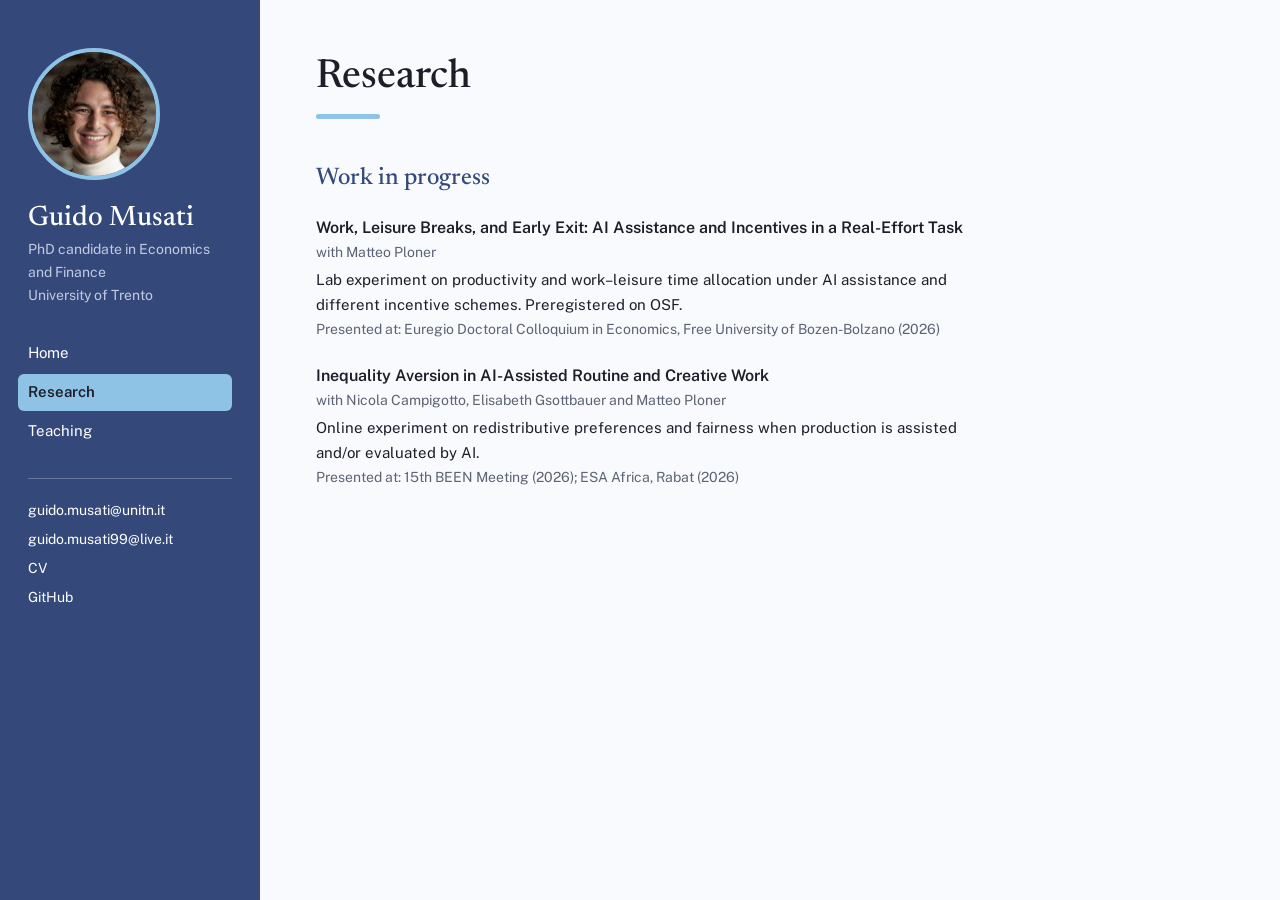
==== research.html @ aa1d8494 "Add files via upload" ====
<!DOCTYPE html>
<html lang="en">
<head>
<meta charset="utf-8">
<meta name="viewport" content="width=device-width, initial-scale=1">
<title>Research – Guido Musati</title>
<link rel="preconnect" href="https://fonts.googleapis.com">
<link rel="stylesheet" href="https://fonts.googleapis.com/css2?family=Newsreader:opsz,wght@6..72,500&family=Public+Sans:wght@400;600&display=swap">
<link rel="stylesheet" href="style.css">
</head>
<body>

<!-- ===== SIDEBAR (same on every page) ===== -->
<nav class="sidebar">
  <img class="photo" src="photo.jpg" alt="Guido Musati"
       onerror="this.style.display='none'; this.nextElementSibling.style.display='flex';">
  <div class="photo-fallback">GM</div>
  <div class="name">Guido Musati</div>
  <div class="role">PhD candidate in Economics and Finance<br>University of Trento</div>
  <div class="nav">
    <a href="index.html">Home</a>
    <a href="research.html" class="current">Research</a>
    <a href="teaching.html">Teaching</a>
  </div>
  <div class="links">
    <a href="mailto:guido.musati@unitn.it">guido.musati@unitn.it</a>
    <a href="mailto:guido.musati99@live.it">guido.musati99@live.it</a>
    <a href="cv.pdf">CV</a>
    <a href="https://github.com/Guidomusati">GitHub</a>
  </div>
</nav>

<!-- ===== CONTENT ===== -->
<main>
  <h1>Research</h1>

  <h2>Work in progress</h2>

  <div class="paper">
    <div class="title">Work, Leisure Breaks, and Early Exit: AI Assistance and Incentives in a Real-Effort Task</div>
    <div class="meta">with Matteo Ploner</div>
    <div class="desc">Lab experiment on productivity and work–leisure time allocation under AI assistance and different incentive schemes. Preregistered on OSF.</div>
    <div class="meta">Presented at: Euregio Doctoral Colloquium in Economics, Free University of Bozen-Bolzano (2026)</div>
  </div>

  <div class="paper">
    <div class="title">Inequality Aversion in AI-Assisted Routine and Creative Work</div>
    <div class="meta">with Nicola Campigotto, Elisabeth Gsottbauer and Matteo Ploner</div>
    <div class="desc">Online experiment on redistributive preferences and fairness when production is assisted and/or evaluated by AI.</div>
    <div class="meta">Presented at: 15th BEEN Meeting (2026); ESA Africa, Rabat (2026)</div>
  </div>

</main>

</body>
</html>
---- style.css ----
/* Guido Musati — personal site. Clean academic look, one shared stylesheet. */
:root {
  --bg: #f8fafd;
  --side-bg: #34497a;
  --side-text: #ffffff;
  --side-muted: #c3cbe0;
  --side-line: rgba(255,255,255,.25);
  --hot: #8ec3e6;
  --hot-text: #3b7bb0;
  --text: #1c1f2a;
  --muted: #5d6275;
  --line: #dfe5ee;
  --accent: #34497a;
  --accent-soft: #e8ebf3;

  --serif: "Newsreader", Georgia, "Times New Roman", serif;
  --sans: "Public Sans", "Helvetica Neue", Arial, sans-serif;
}
@media (prefers-color-scheme: dark) {
  :root {
    --bg: #12141c;
    --side-bg: #27365c;
    --side-text: #ffffff;
    --side-muted: #b4bdd6;
    --side-line: rgba(255,255,255,.2);
    --hot: #6fa8d6;
    --hot-text: #8ec3e6;
    --text: #ebeaf2;
    --muted: #a0a4b8;
    --line: #2a2e3d;
    --accent: #a3b2da;
    --accent-soft: #232845;
    color-scheme: dark;
  }
}

* { box-sizing: border-box; }
html, body { margin: 0; }

body {
  display: flex;
  min-height: 100vh;
  background: var(--bg);
  color: var(--text);
  font-family: var(--sans);
  font-size: 16px;
  line-height: 1.65;
}

/* ---------- Sidebar ---------- */
.sidebar {
  width: 260px;
  flex-shrink: 0;
  background: var(--side-bg);
  color: var(--side-text);
  padding: 48px 28px;
  position: sticky;
  top: 0;
  height: 100vh;
}

.photo, .photo-fallback {
  width: 132px;
  height: 132px;
  border-radius: 50%;
  object-fit: cover;
  display: block;
  border: 4px solid var(--hot);
}
.photo-fallback {
  display: none;
  align-items: center;
  justify-content: center;
  background: rgba(255,255,255,.15);
  color: var(--side-text);
  font-family: var(--serif);
  font-size: 44px;
}

.name {
  font-family: var(--serif);
  font-size: 28px;
  font-weight: 500;
  line-height: 1.15;
  margin: 22px 0 4px;
}
.role {
  font-size: 14px;
  color: var(--side-muted);
  margin-bottom: 28px;
}

.nav { display: flex; flex-direction: column; gap: 2px; }
.nav a {
  color: var(--side-text);
  text-decoration: none;
  font-size: 15px;
  padding: 6px 10px;
  margin-left: -10px;
  border-radius: 6px;
}
.nav a:hover { background: rgba(255,255,255,.14); }
.nav a.current { color: #1c1f2a; font-weight: 600; background: var(--hot); }

.links {
  margin-top: 28px;
  padding-top: 20px;
  border-top: 1px solid var(--side-line);
  font-size: 14px;
  display: flex;
  flex-direction: column;
  gap: 6px;
}
.links span { color: var(--side-muted); }
.links a { color: var(--side-text); text-decoration: none; }
.links a:hover { color: var(--hot); }

/* ---------- Main ---------- */
main {
  flex: 1;
  min-width: 0;
  padding: 56px 56px 64px;
  max-width: 760px;
}

h1 {
  font-family: var(--serif);
  font-weight: 500;
  font-size: 40px;
  line-height: 1.1;
  margin: 0 0 28px;
}
h1::after {
  content: "";
  display: block;
  width: 64px;
  height: 5px;
  margin-top: 14px;
  border-radius: 3px;
  background: var(--hot);
}
h2 {
  font-family: var(--serif);
  font-weight: 500;
  font-size: 24px;
  color: var(--accent);
  margin: 40px 0 16px;
}
p { margin: 0 0 16px; }

a { color: var(--accent); text-underline-offset: 3px; text-decoration-color: var(--hot); }
a:hover { color: var(--hot-text); }
a:focus-visible { outline: 2px solid var(--accent); outline-offset: 2px; }

.news { margin-top: 36px; }
.news ul { list-style: none; margin: 0; padding: 0; border-top: 1px solid var(--line); }
.news li {
  display: flex;
  gap: 20px;
  padding: 10px 0;
  border-bottom: 1px solid var(--line);
}
.news .date {
  flex-shrink: 0;
  width: 110px;
  color: var(--hot-text);
  font-weight: 600;
  font-size: 14px;
  font-variant-numeric: tabular-nums;
  padding-top: 1px;
}

.paper { margin: 0 0 22px; }
.paper .title { font-weight: 600; }
.paper .meta { font-size: 14px; color: var(--muted); }

/* ---------- Phone ---------- */
@media (max-width: 720px) {
  body { flex-direction: column; }
  .sidebar {
    position: static;
    height: auto;
    width: 100%;
    border-right: none;
    padding: 28px 20px;
  }
  .photo, .photo-fallback { width: 96px; height: 96px; }
  .nav { flex-direction: row; gap: 8px; }
  .nav a { margin-left: 0; }
  .links { flex-direction: row; flex-wrap: wrap; gap: 4px 16px; }
  main { padding: 32px 20px 48px; }
  h1 { font-size: 32px; }
  .news li { flex-direction: column; gap: 0; }
}

/* ---------- Teaching ---------- */
.intro { color: var(--muted); font-size: 15px; margin-bottom: 22px; }
.paper .desc { font-size: 15px; margin-top: 4px; }
.lang {
  display: inline-block;
  margin-left: 6px;
  padding: 1px 8px;
  border-radius: 10px;
  background: var(--accent-soft);
  color: var(--accent);
  font-size: 12px;
  font-weight: 600;
  vertical-align: 2px;
}
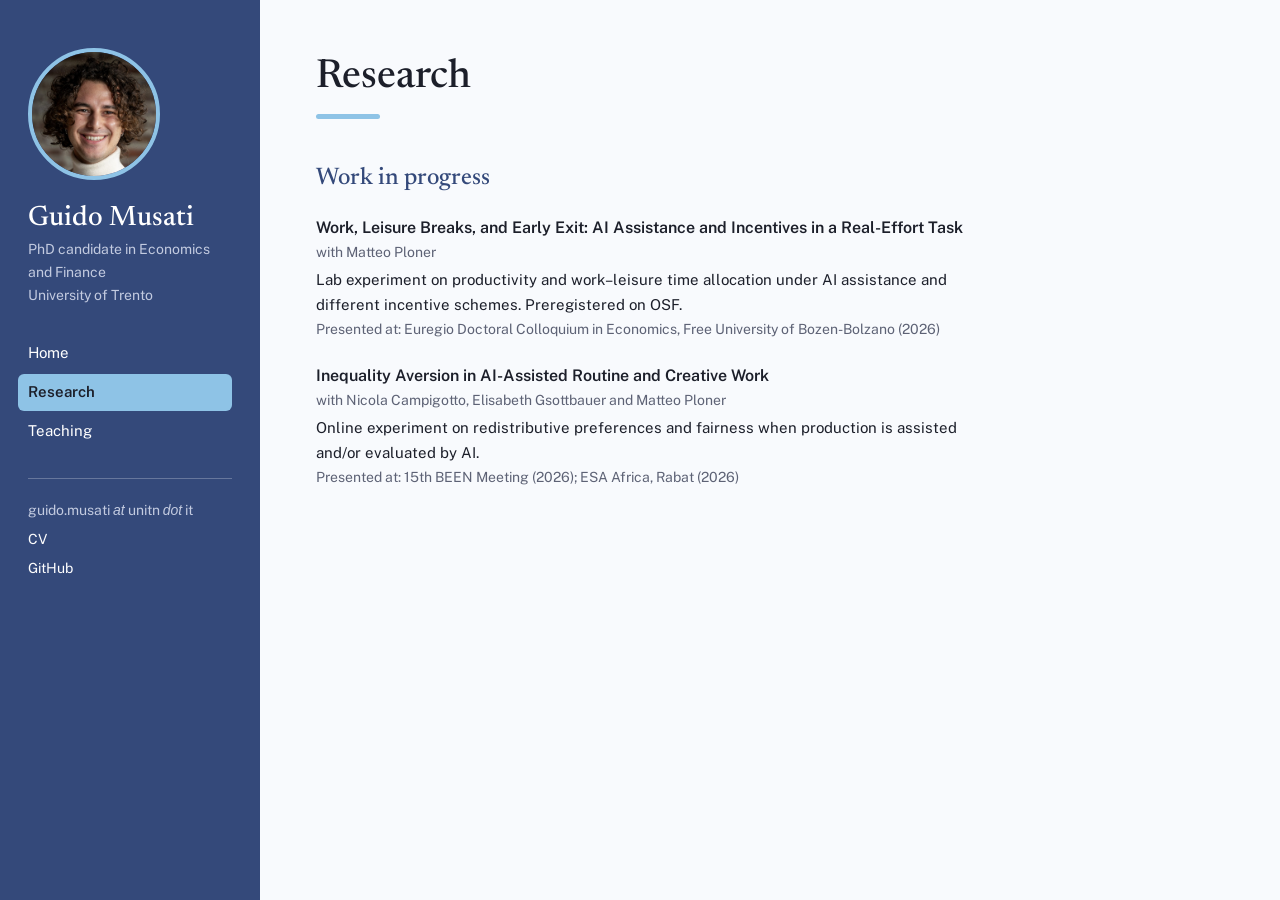
==== commit 3040998b: "Aggiorna email e descrizioni" ====
--- a/research.html
+++ b/research.html
@@ -3,6 +3,7 @@
 <head>
 <meta charset="utf-8">
 <meta name="viewport" content="width=device-width, initial-scale=1">
+<meta name="description" content="Research by Guido Musati: experiments on AI assistance, incentives, work-leisure choices and inequality aversion.">
 <title>Research – Guido Musati</title>
 <link rel="preconnect" href="https://fonts.googleapis.com">
 <link rel="stylesheet" href="https://fonts.googleapis.com/css2?family=Newsreader:opsz,wght@6..72,500&family=Public+Sans:wght@400;600&display=swap">
@@ -23,8 +24,7 @@
     <a href="teaching.html">Teaching</a>
   </div>
   <div class="links">
-    <a href="mailto:guido.musati@unitn.it">guido.musati@unitn.it</a>
-    <a href="mailto:guido.musati99@live.it">guido.musati99@live.it</a>
+    <span>guido.musati <i>at</i> unitn <i>dot</i> it</span>
     <a href="cv.pdf">CV</a>
     <a href="https://github.com/Guidomusati">GitHub</a>
   </div>
